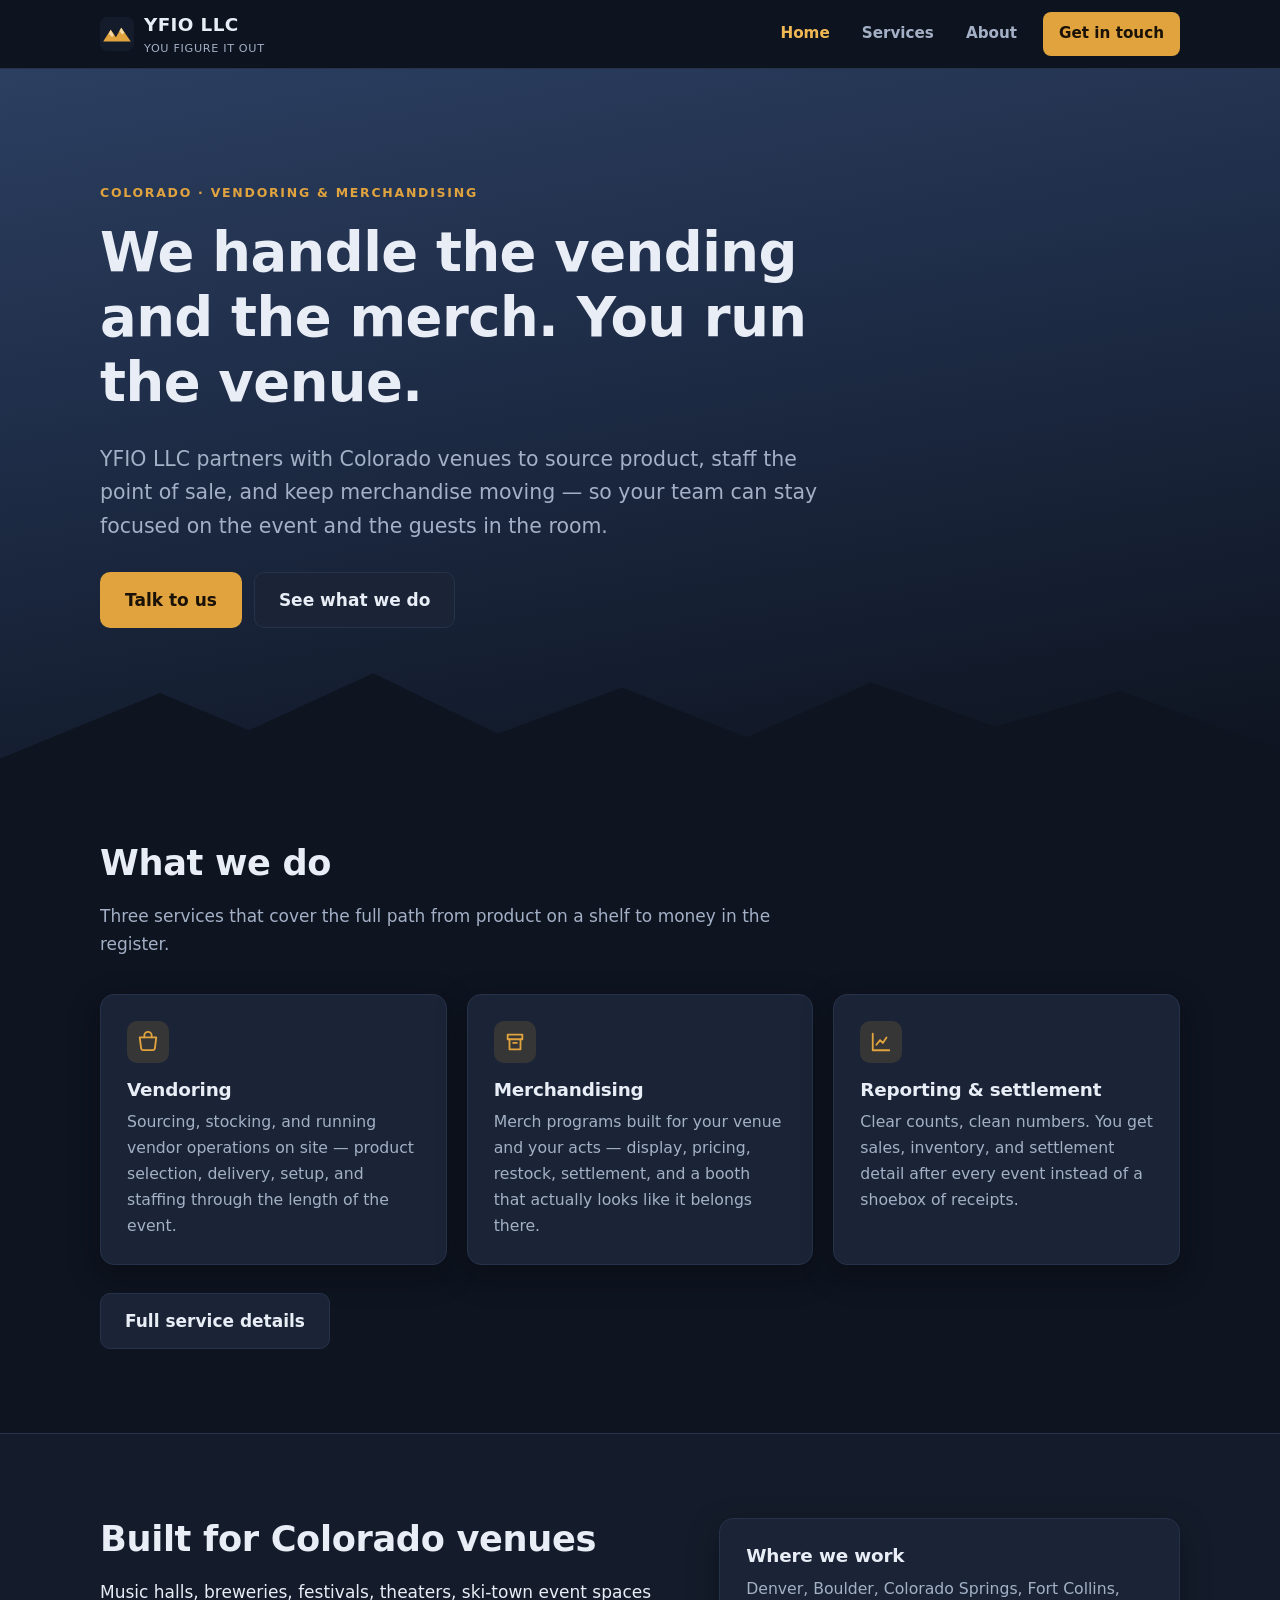
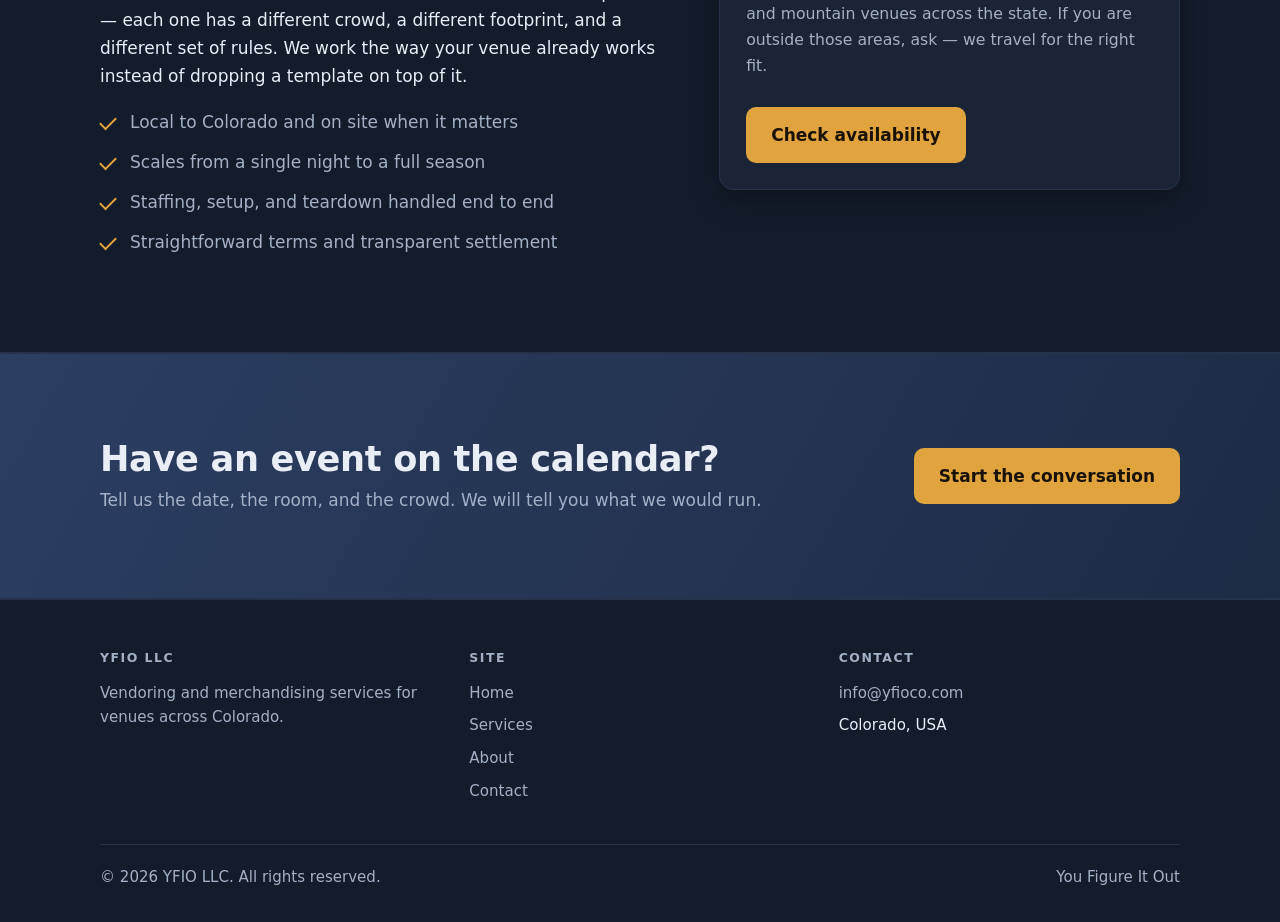
==== index.html @ fcb12ff0 "Add static site for YFIO LLC with GitHub Pages deployment Initial marketing site: home, services, ab" ====
<!DOCTYPE html>
<html lang="en">
<head>
<meta charset="utf-8">
<meta name="viewport" content="width=device-width, initial-scale=1">
<title>YFIO LLC — Vendoring &amp; Merchandising for Colorado Venues</title>
<meta name="description" content="YFIO LLC provides vendoring and merchandising services to venues across Colorado — from product sourcing and inventory to on-site sales and merch fulfillment.">
<meta name="theme-color" content="#0e1420">
<link rel="icon" href="assets/img/favicon.svg" type="image/svg+xml">
<link rel="stylesheet" href="assets/css/site.css">
<meta property="og:type" content="website">
<meta property="og:site_name" content="YFIO LLC">
<meta property="og:title" content="YFIO LLC — Vendoring &amp; Merchandising for Colorado Venues">
<meta property="og:description" content="YFIO LLC provides vendoring and merchandising services to venues across Colorado — from product sourcing and inventory to on-site sales and merch fulfillment.">
</head>
<body>
<a class="skip-link" href="#main">Skip to content</a>

<header class="site-header">
  <div class="container">
    <a class="brand" href="index.html">
      <svg viewBox="0 0 64 64" aria-hidden="true" focusable="false">
        <rect width="64" height="64" rx="14" fill="#141c2b"/>
        <path d="M6 46 L20 24 L30 38 L40 20 L58 46 Z" fill="#e0a33e"/>
        <path d="M20 24 L26 33.4 L23 38 L16.5 31.5 Z" fill="#f5d9a3"/>
        <path d="M40 20 L46 29.6 L42 33 L36.5 27 Z" fill="#f5d9a3"/>
      </svg>
      <span>
        <span class="brand-name">YFIO LLC</span>
        <span class="brand-sub">You Figure It Out</span>
      </span>
    </a>

    <button class="nav-toggle" type="button" aria-expanded="false" aria-controls="primary-nav">
      Menu
    </button>

    <nav class="nav" id="primary-nav" aria-label="Primary">
      <ul>
        <li><a href="index.html" aria-current="page">Home</a></li>
        <li><a href="services.html">Services</a></li>
        <li><a href="about.html">About</a></li>
        <li><a class="nav-cta" href="contact.html">Get in touch</a></li>
      </ul>
    </nav>
  </div>
</header>

<main id="main">
<div class="hero">
  <div class="container">
    <div class="hero-inner">
      <span class="eyebrow">Colorado &middot; Vendoring &amp; Merchandising</span>
      <h1>We handle the vending and the merch. You run the venue.</h1>
      <p class="lead">
        YFIO LLC partners with Colorado venues to source product, staff the point of sale,
        and keep merchandise moving &mdash; so your team can stay focused on the event and
        the guests in the room.
      </p>
      <div class="btn-row">
        <a class="btn btn-primary" href="contact.html">Talk to us</a>
        <a class="btn btn-ghost" href="services.html">See what we do</a>
      </div>
    </div>
  </div>
  <svg class="hero-range" viewBox="0 0 1440 120" preserveAspectRatio="none" aria-hidden="true" focusable="false">
    <path d="M0 120 L180 46 L280 88 L420 24 L560 92 L700 40 L840 96 L980 34 L1120 84 L1260 44 L1440 110 L1440 120 Z" fill="#0e1420"/>
  </svg>
</div>

<section>
  <div class="container">
    <div class="section-head">
      <h2>What we do</h2>
      <p>Three services that cover the full path from product on a shelf to money in the register.</p>
    </div>
    <div class="grid">
      <div class="card">
        <span class="icon" aria-hidden="true">
          <svg viewBox="0 0 24 24" fill="none" stroke="currentColor" stroke-width="2" stroke-linecap="round" stroke-linejoin="round"><path d="M3 7h18l-1.5 12a2 2 0 0 1-2 1.8H6.5a2 2 0 0 1-2-1.8Z"/><path d="M8 7V5a4 4 0 0 1 8 0v2"/></svg>
        </span>
        <h3>Vendoring</h3>
        <p>
          Sourcing, stocking, and running vendor operations on site &mdash; product selection,
          delivery, setup, and staffing through the length of the event.
        </p>
      </div>
      <div class="card">
        <span class="icon" aria-hidden="true">
          <svg viewBox="0 0 24 24" fill="none" stroke="currentColor" stroke-width="2" stroke-linecap="round" stroke-linejoin="round"><path d="M4 4h16v5H4z"/><path d="M6 9v11h12V9"/><path d="M10 13h4"/></svg>
        </span>
        <h3>Merchandising</h3>
        <p>
          Merch programs built for your venue and your acts &mdash; display, pricing, restock,
          settlement, and a booth that actually looks like it belongs there.
        </p>
      </div>
      <div class="card">
        <span class="icon" aria-hidden="true">
          <svg viewBox="0 0 24 24" fill="none" stroke="currentColor" stroke-width="2" stroke-linecap="round" stroke-linejoin="round"><path d="M3 3v18h18"/><path d="M7 15l4-5 3 3 4-6"/></svg>
        </span>
        <h3>Reporting &amp; settlement</h3>
        <p>
          Clear counts, clean numbers. You get sales, inventory, and settlement detail after
          every event instead of a shoebox of receipts.
        </p>
      </div>
    </div>
    <div class="btn-row">
      <a class="btn btn-ghost" href="services.html">Full service details</a>
    </div>
  </div>
</section>

<section class="alt">
  <div class="container split">
    <div>
      <h2>Built for Colorado venues</h2>
      <p>
        Music halls, breweries, festivals, theaters, ski-town event spaces &mdash; each one has a
        different crowd, a different footprint, and a different set of rules. We work the way your
        venue already works instead of dropping a template on top of it.
      </p>
      <ul class="checks">
        <li>Local to Colorado and on site when it matters</li>
        <li>Scales from a single night to a full season</li>
        <li>Staffing, setup, and teardown handled end to end</li>
        <li>Straightforward terms and transparent settlement</li>
      </ul>
    </div>
    <div>
      <div class="card">
        <h3>Where we work</h3>
        <p>
          Denver, Boulder, Colorado Springs, Fort Collins, and mountain venues across the state.
          If you are outside those areas, ask &mdash; we travel for the right fit.
        </p>
        <div class="btn-row">
          <a class="btn btn-primary" href="contact.html">Check availability</a>
        </div>
      </div>
    </div>
  </div>
</section>

<section class="cta-band">
  <div class="container">
    <div>
      <h2>Have an event on the calendar?</h2>
      <p>Tell us the date, the room, and the crowd. We will tell you what we would run.</p>
    </div>
    <a class="btn btn-primary" href="contact.html">Start the conversation</a>
  </div>
</section>
</main>

<footer class="site-footer">
  <div class="container">
    <div class="footer-grid">
      <div>
        <h4>YFIO LLC</h4>
        <p>Vendoring and merchandising services for venues across Colorado.</p>
      </div>
      <div>
        <h4>Site</h4>
        <ul>
          <li><a href="index.html">Home</a></li>
          <li><a href="services.html">Services</a></li>
          <li><a href="about.html">About</a></li>
          <li><a href="contact.html">Contact</a></li>
        </ul>
      </div>
      <div>
        <h4>Contact</h4>
        <ul>
          <!-- TODO: replace with the real company email address. -->
          <li><a href="mailto:info@yfioco.com">info@yfioco.com</a></li>
          <li>Colorado, USA</li>
        </ul>
      </div>
    </div>
    <div class="footer-bottom">
      <p>&copy; <span id="year">2026</span> YFIO LLC. All rights reserved.</p>
      <p>You Figure It Out</p>
    </div>
  </div>
</footer>

<script src="assets/js/site.js"></script>
</body>
</html>
---- assets/css/site.css ----
/* YFIO LLC — site styles */

:root {
  --bg:            #0e1420;
  --bg-alt:        #141c2b;
  --bg-raised:     #1a2436;
  --line:          #26324a;
  --text:          #e8edf6;
  --text-muted:    #a3b0c6;
  --accent:        #e0a33e;
  --accent-strong: #f0b855;
  --accent-ink:    #1a1206;
  --sky-1:         #1d2b45;
  --sky-2:         #2c3f61;

  --maxw: 1120px;
  --radius: 14px;
  --shadow: 0 10px 30px rgba(0, 0, 0, 0.35);
  --font: ui-sans-serif, system-ui, -apple-system, "Segoe UI", Roboto, Helvetica, Arial, sans-serif;
}

*, *::before, *::after { box-sizing: border-box; }

html { scroll-behavior: smooth; }

body {
  margin: 0;
  font-family: var(--font);
  font-size: 17px;
  line-height: 1.65;
  color: var(--text);
  background: var(--bg);
  -webkit-font-smoothing: antialiased;
}

img, svg { max-width: 100%; }

a { color: var(--accent-strong); }
a:hover { color: var(--accent); }

h1, h2, h3 { line-height: 1.2; margin: 0 0 0.5em; font-weight: 700; letter-spacing: -0.01em; }
h1 { font-size: clamp(2.1rem, 5vw, 3.4rem); }
h2 { font-size: clamp(1.6rem, 3.2vw, 2.2rem); }
h3 { font-size: 1.15rem; }
p  { margin: 0 0 1em; }

.container { width: 100%; max-width: var(--maxw); margin: 0 auto; padding: 0 20px; }

.skip-link {
  position: absolute; left: -9999px; top: 0;
  background: var(--accent); color: var(--accent-ink);
  padding: 10px 16px; border-radius: 0 0 8px 0; z-index: 100;
}
.skip-link:focus { left: 0; }

:focus-visible { outline: 3px solid var(--accent); outline-offset: 2px; border-radius: 4px; }

/* ---------- Header / nav ---------- */

.site-header {
  position: sticky; top: 0; z-index: 50;
  background: rgba(14, 20, 32, 0.9);
  backdrop-filter: blur(10px);
  border-bottom: 1px solid var(--line);
}
.site-header .container {
  display: flex; align-items: center; justify-content: space-between;
  gap: 16px; min-height: 68px;
}

.brand { display: flex; align-items: center; gap: 10px; text-decoration: none; color: var(--text); }
.brand svg { width: 34px; height: 34px; flex: none; }
.brand-name { font-weight: 800; font-size: 1.15rem; letter-spacing: 0.02em; }
.brand-sub { display: block; font-size: 0.7rem; font-weight: 500; color: var(--text-muted); letter-spacing: 0.06em; text-transform: uppercase; }

.nav-toggle {
  display: none; background: none; border: 1px solid var(--line);
  color: var(--text); border-radius: 8px; padding: 8px 10px; cursor: pointer;
}

.nav ul { display: flex; align-items: center; gap: 8px; list-style: none; margin: 0; padding: 0; }
.nav a {
  display: block; padding: 8px 12px; border-radius: 8px;
  color: var(--text-muted); text-decoration: none; font-size: 0.95rem; font-weight: 600;
}
.nav a:hover { color: var(--text); background: var(--bg-raised); }
.nav a[aria-current="page"] { color: var(--accent-strong); }
.nav .nav-cta {
  color: var(--accent-ink); background: var(--accent);
  padding: 9px 16px; margin-left: 6px;
}
.nav .nav-cta:hover { background: var(--accent-strong); color: var(--accent-ink); }

@media (max-width: 760px) {
  .nav-toggle { display: block; }
  .nav {
    display: none; position: absolute; left: 0; right: 0; top: 100%;
    background: var(--bg-alt); border-bottom: 1px solid var(--line); padding: 10px 20px 16px;
  }
  .nav.is-open { display: block; }
  .nav ul { flex-direction: column; align-items: stretch; gap: 2px; }
  .nav .nav-cta { margin: 8px 0 0; text-align: center; }
}

/* ---------- Buttons ---------- */

.btn {
  display: inline-block; padding: 13px 24px; border-radius: 10px;
  font-weight: 700; text-decoration: none; border: 1px solid transparent;
  transition: transform 0.12s ease, background 0.15s ease;
}
.btn:active { transform: translateY(1px); }
.btn-primary { background: var(--accent); color: var(--accent-ink); }
.btn-primary:hover { background: var(--accent-strong); color: var(--accent-ink); }
.btn-ghost { border-color: var(--line); color: var(--text); background: var(--bg-raised); }
.btn-ghost:hover { border-color: var(--accent); color: var(--text); }

.btn-row { display: flex; flex-wrap: wrap; gap: 12px; margin-top: 28px; }

/* ---------- Hero ---------- */

.hero {
  position: relative; overflow: hidden;
  background: linear-gradient(170deg, var(--sky-2) 0%, var(--sky-1) 45%, var(--bg) 100%);
  padding: clamp(56px, 9vw, 108px) 0 0;
}
.hero-inner { max-width: 720px; position: relative; z-index: 2; padding-bottom: clamp(70px, 12vw, 130px); }
.eyebrow {
  display: inline-block; font-size: 0.78rem; font-weight: 700;
  letter-spacing: 0.14em; text-transform: uppercase; color: var(--accent);
  margin-bottom: 16px;
}
.hero p.lead { font-size: clamp(1.05rem, 2vw, 1.28rem); color: var(--text-muted); max-width: 60ch; }
.hero-range {
  position: absolute; left: 0; right: 0; bottom: -1px; z-index: 1;
  width: 100%; height: auto; display: block; pointer-events: none;
}

.page-head { background: var(--bg-alt); border-bottom: 1px solid var(--line); padding: clamp(44px, 7vw, 76px) 0; }
.page-head p.lead { color: var(--text-muted); font-size: 1.1rem; max-width: 62ch; margin-bottom: 0; }

/* ---------- Sections ---------- */

section { padding: clamp(48px, 7vw, 84px) 0; }
section.alt { background: var(--bg-alt); border-block: 1px solid var(--line); }
.section-head { max-width: 62ch; margin-bottom: 36px; }
.section-head p { color: var(--text-muted); margin-bottom: 0; }

.grid { display: grid; gap: 20px; grid-template-columns: repeat(auto-fit, minmax(260px, 1fr)); }

.card {
  background: var(--bg-raised); border: 1px solid var(--line);
  border-radius: var(--radius); padding: 26px; box-shadow: var(--shadow);
}
.card h3 { margin-bottom: 8px; }
.card p:last-child { margin-bottom: 0; }
.card p { color: var(--text-muted); font-size: 0.98rem; }
.card .icon {
  display: grid; place-items: center; width: 42px; height: 42px; border-radius: 10px;
  background: rgba(224, 163, 62, 0.14); color: var(--accent); margin-bottom: 16px;
}
.card .icon svg { width: 22px; height: 22px; }

.checks { list-style: none; margin: 0; padding: 0; }
.checks li { position: relative; padding-left: 30px; margin-bottom: 12px; color: var(--text-muted); }
.checks li::before {
  content: ""; position: absolute; left: 0; top: 0.55em;
  width: 16px; height: 9px; border-left: 2.5px solid var(--accent); border-bottom: 2.5px solid var(--accent);
  transform: rotate(-45deg);
}

.split { display: grid; gap: 40px; grid-template-columns: 1fr; align-items: start; }
@media (min-width: 860px) { .split { grid-template-columns: 1.1fr 0.9fr; gap: 56px; } }

.steps { counter-reset: step; list-style: none; margin: 0; padding: 0; display: grid; gap: 18px; }
.steps li { counter-increment: step; position: relative; padding-left: 58px; }
.steps li::before {
  content: counter(step); position: absolute; left: 0; top: 0;
  width: 38px; height: 38px; display: grid; place-items: center;
  border-radius: 50%; background: var(--accent); color: var(--accent-ink); font-weight: 800;
}
.steps h3 { margin-bottom: 4px; }
.steps p { color: var(--text-muted); margin-bottom: 0; }

.cta-band { background: linear-gradient(120deg, var(--sky-2), var(--sky-1)); border-block: 1px solid var(--line); }
.cta-band .container { display: flex; flex-wrap: wrap; align-items: center; justify-content: space-between; gap: 24px; }
.cta-band h2 { margin-bottom: 6px; }
.cta-band p { color: var(--text-muted); margin-bottom: 0; }

.note {
  border-left: 3px solid var(--accent); background: var(--bg-raised);
  padding: 16px 20px; border-radius: 0 10px 10px 0; color: var(--text-muted); font-size: 0.95rem;
}

/* ---------- Contact ---------- */

.contact-list { list-style: none; margin: 0; padding: 0; }
.contact-list li { margin-bottom: 18px; }
.contact-list .label {
  display: block; font-size: 0.74rem; letter-spacing: 0.12em; text-transform: uppercase;
  color: var(--text-muted); font-weight: 700; margin-bottom: 2px;
}
.contact-list .value { font-size: 1.1rem; font-weight: 600; }

/* ---------- Footer ---------- */

.site-footer { background: var(--bg-alt); border-top: 1px solid var(--line); padding: 48px 0 32px; font-size: 0.94rem; }
.footer-grid { display: grid; gap: 28px; grid-template-columns: repeat(auto-fit, minmax(200px, 1fr)); margin-bottom: 32px; }
.site-footer h4 { font-size: 0.78rem; letter-spacing: 0.12em; text-transform: uppercase; color: var(--text-muted); margin: 0 0 12px; }
.site-footer ul { list-style: none; margin: 0; padding: 0; }
.site-footer li { margin-bottom: 8px; }
.site-footer a { color: var(--text-muted); text-decoration: none; }
.site-footer a:hover { color: var(--accent-strong); }
.site-footer p { color: var(--text-muted); }
.footer-bottom { border-top: 1px solid var(--line); padding-top: 20px; color: var(--text-muted); display: flex; flex-wrap: wrap; gap: 8px; justify-content: space-between; }
.footer-bottom p { margin: 0; }

/* ---------- 404 ---------- */

.centered { text-align: center; max-width: 560px; margin: 0 auto; }

@media (prefers-reduced-motion: reduce) {
  html { scroll-behavior: auto; }
  * { transition: none !important; }
}
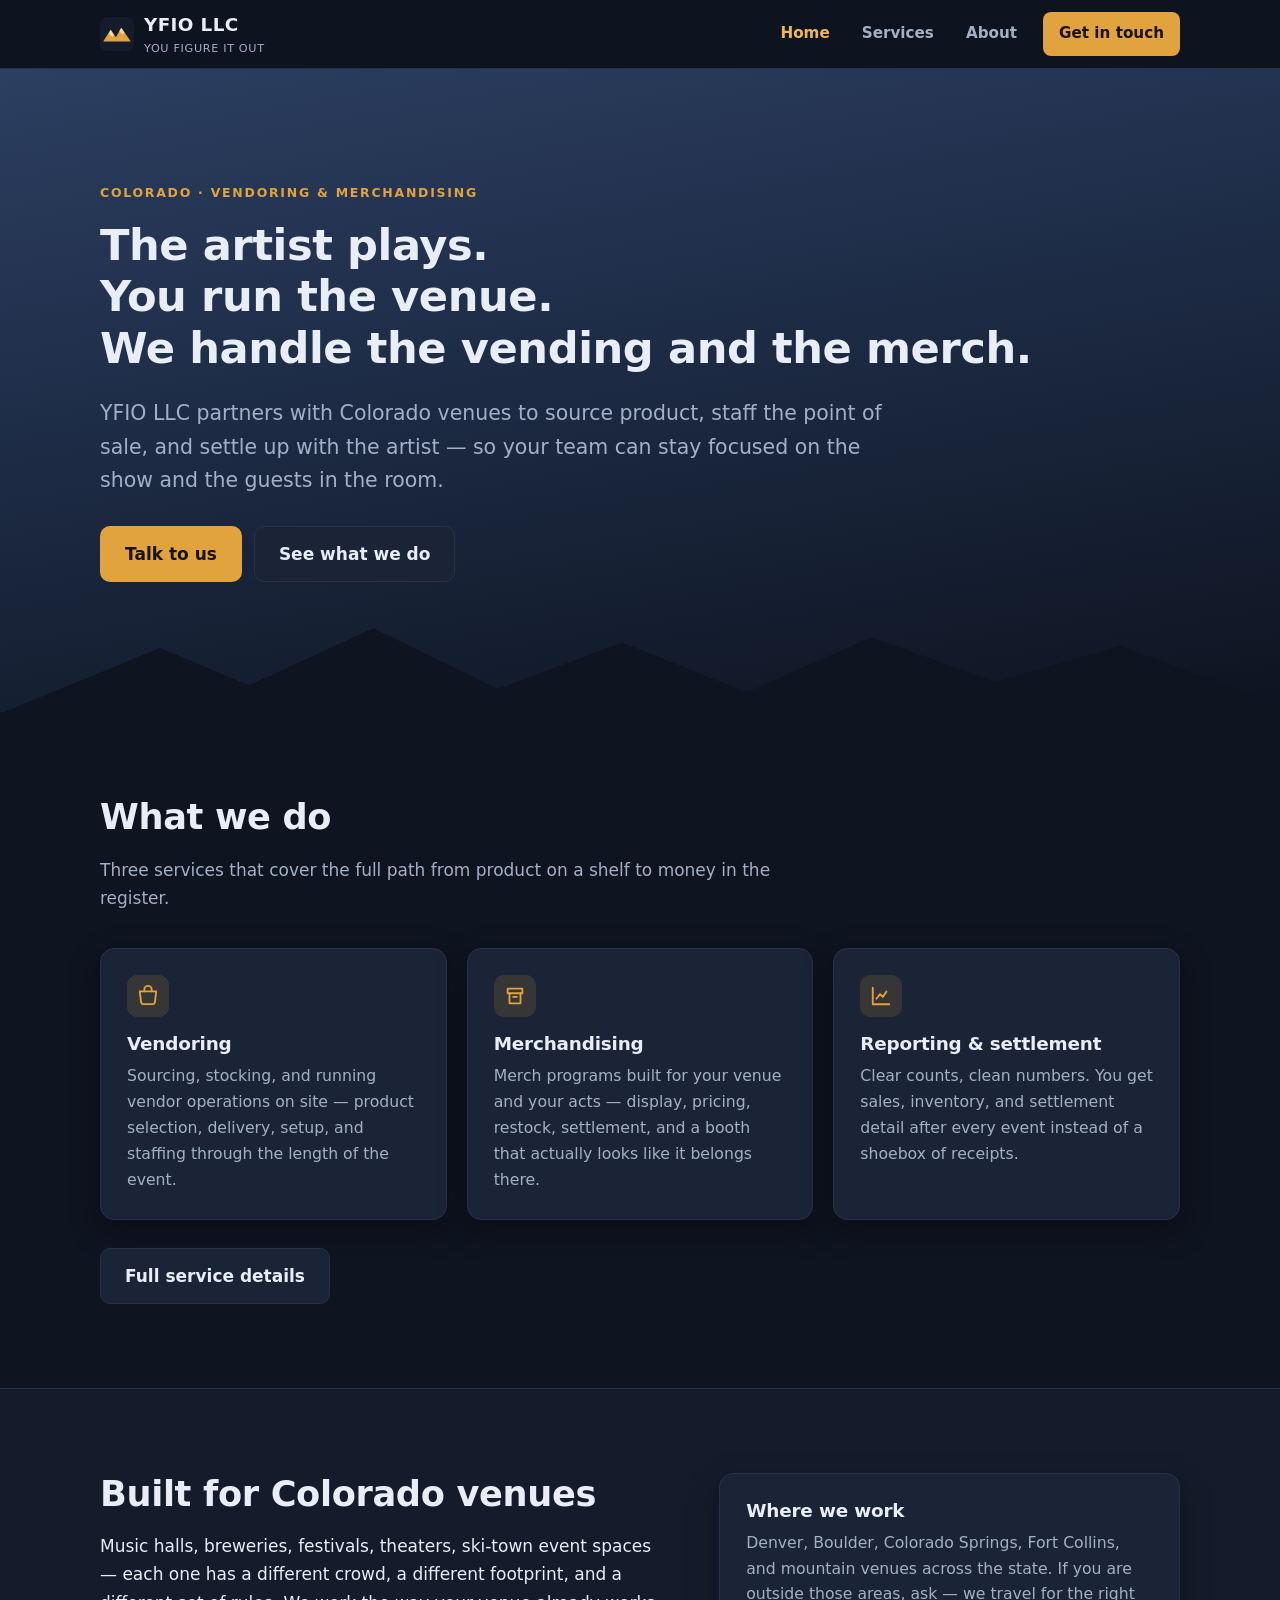
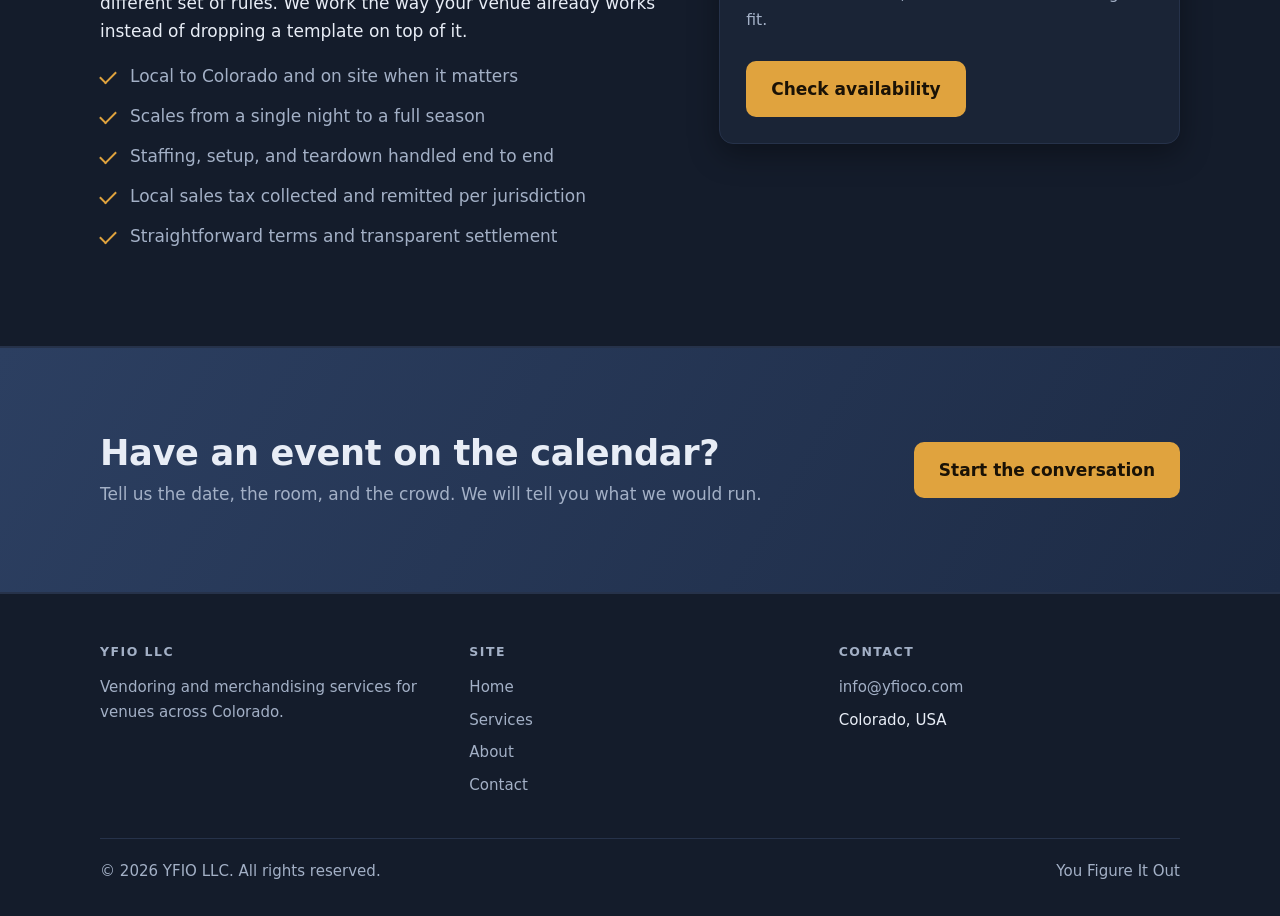
==== commit 9aac7c32: "Lead with the three-party headline and add sales tax to services Rework the hero headline to name al" ====
--- a/index.html
+++ b/index.html
@@ -51,10 +51,10 @@
   <div class="container">
     <div class="hero-inner">
       <span class="eyebrow">Colorado &middot; Vendoring &amp; Merchandising</span>
-      <h1>We handle the vending and the merch. You run the venue.</h1>
+      <h1 class="hero-title"><span class="beat">The artist plays.</span> <span class="beat">You run the venue.</span> <span class="beat">We handle the vending and the merch.</span></h1>
       <p class="lead">
         YFIO LLC partners with Colorado venues to source product, staff the point of sale,
-        and keep merchandise moving &mdash; so your team can stay focused on the event and
+        and settle up with the artist &mdash; so your team can stay focused on the show and
         the guests in the room.
       </p>
       <div class="btn-row">
@@ -125,6 +125,7 @@
         <li>Local to Colorado and on site when it matters</li>
         <li>Scales from a single night to a full season</li>
         <li>Staffing, setup, and teardown handled end to end</li>
+        <li>Local sales tax collected and remitted per jurisdiction</li>
         <li>Straightforward terms and transparent settlement</li>
       </ul>
     </div>
--- a/assets/css/site.css
+++ b/assets/css/site.css
@@ -124,13 +124,19 @@
   background: linear-gradient(170deg, var(--sky-2) 0%, var(--sky-1) 45%, var(--bg) 100%);
   padding: clamp(56px, 9vw, 108px) 0 0;
 }
-.hero-inner { max-width: 720px; position: relative; z-index: 2; padding-bottom: clamp(70px, 12vw, 130px); }
+.hero-inner { max-width: 940px; position: relative; z-index: 2; padding-bottom: clamp(70px, 12vw, 130px); }
+
+/* Three-beat headline: each sentence gets its own line once there is room for it. */
+.hero-title { font-size: clamp(1.9rem, 4vw, 2.7rem); }
+@media (min-width: 720px) {
+  .hero-title .beat { display: block; }
+}
 .eyebrow {
   display: inline-block; font-size: 0.78rem; font-weight: 700;
   letter-spacing: 0.14em; text-transform: uppercase; color: var(--accent);
   margin-bottom: 16px;
 }
-.hero p.lead { font-size: clamp(1.05rem, 2vw, 1.28rem); color: var(--text-muted); max-width: 60ch; }
+.hero p.lead { font-size: clamp(1.05rem, 2vw, 1.28rem); color: var(--text-muted); max-width: 62ch; }
 .hero-range {
   position: absolute; left: 0; right: 0; bottom: -1px; z-index: 1;
   width: 100%; height: auto; display: block; pointer-events: none;
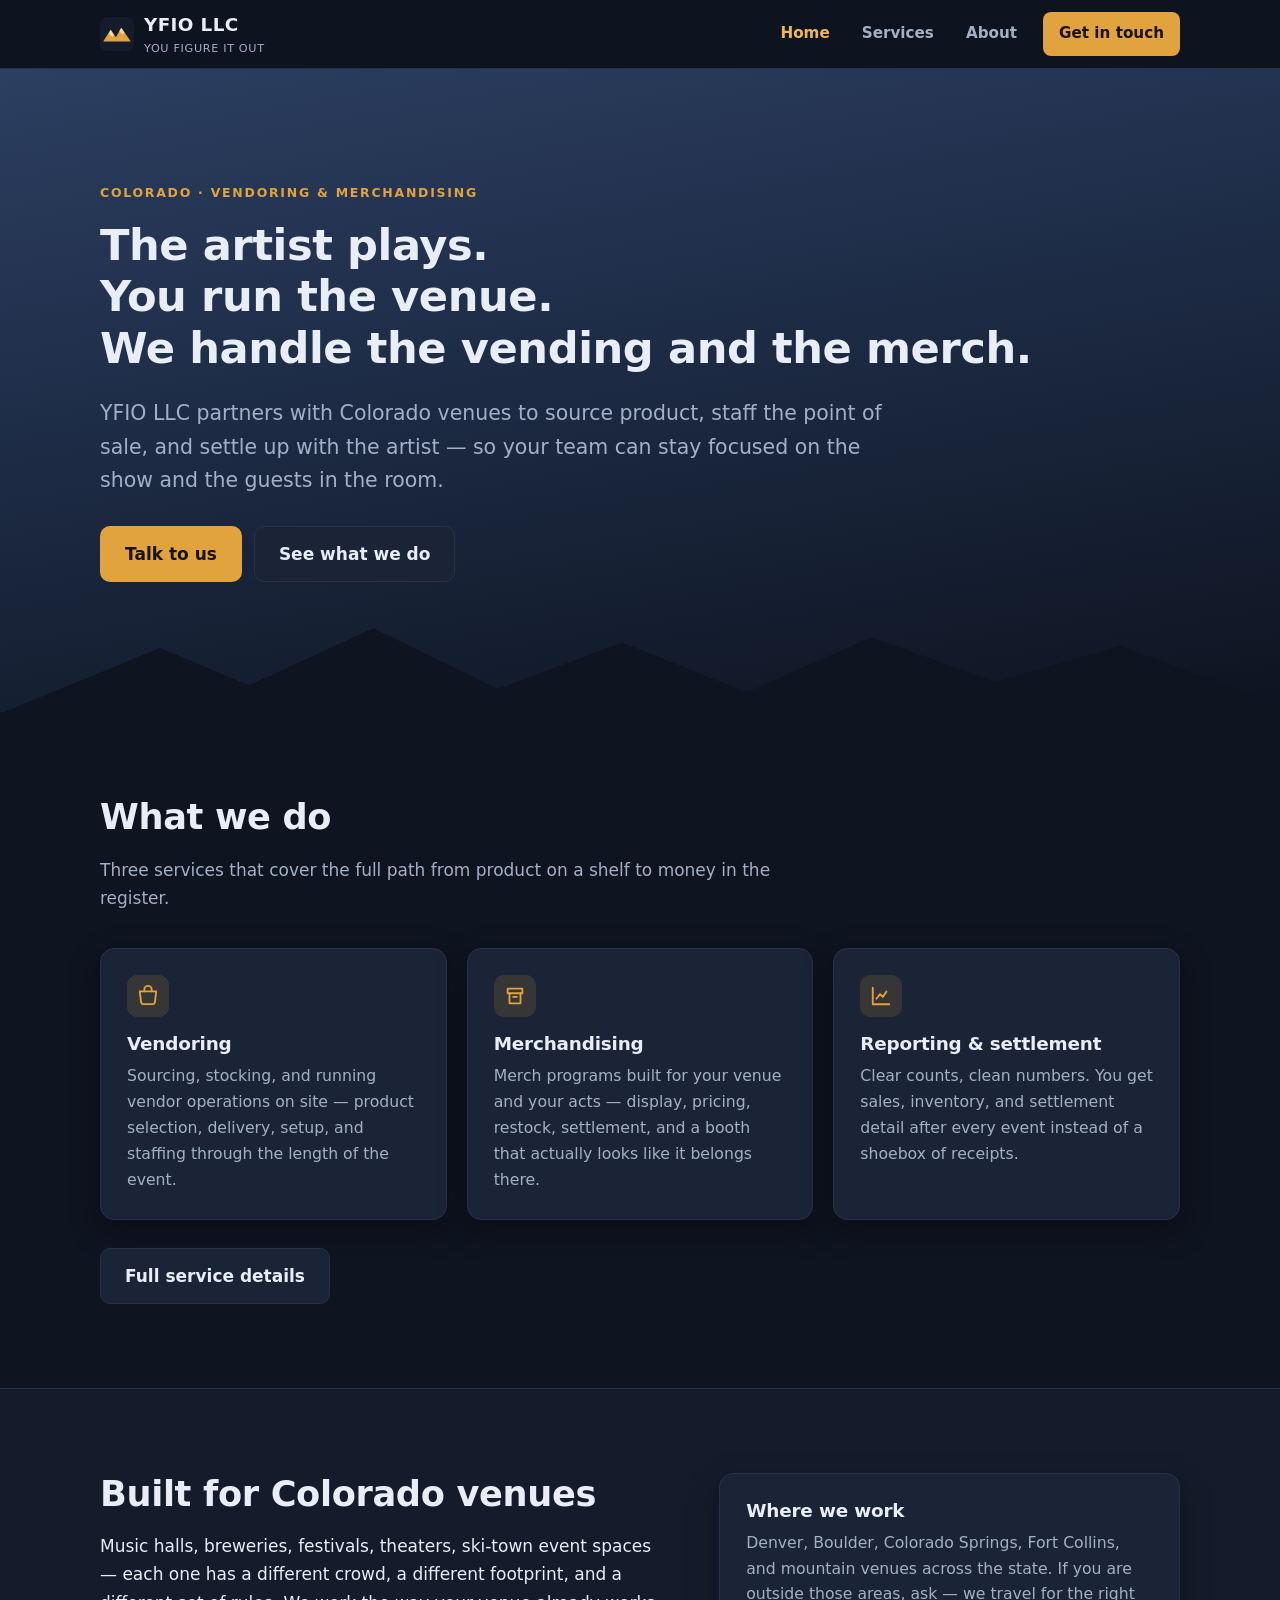
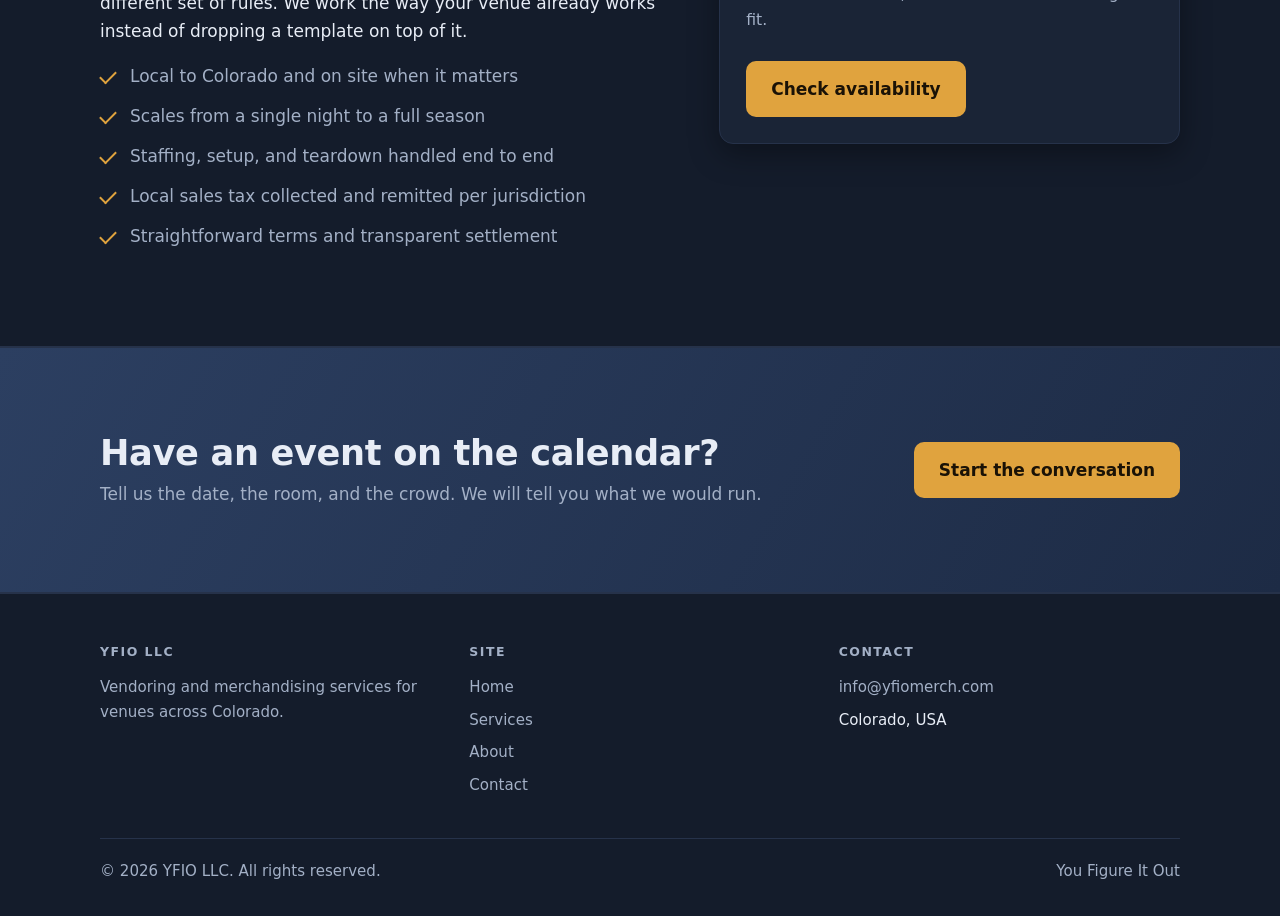
==== commit a8260e4a: "Use the real contact address, info@yfiomerch.com Replaces the info@yfioco.com placeholder in all sev" ====
--- a/index.html
+++ b/index.html
@@ -174,8 +174,7 @@
       <div>
         <h4>Contact</h4>
         <ul>
-          <!-- TODO: replace with the real company email address. -->
-          <li><a href="mailto:info@yfioco.com">info@yfioco.com</a></li>
+          <li><a href="mailto:info@yfiomerch.com">info@yfiomerch.com</a></li>
           <li>Colorado, USA</li>
         </ul>
       </div>
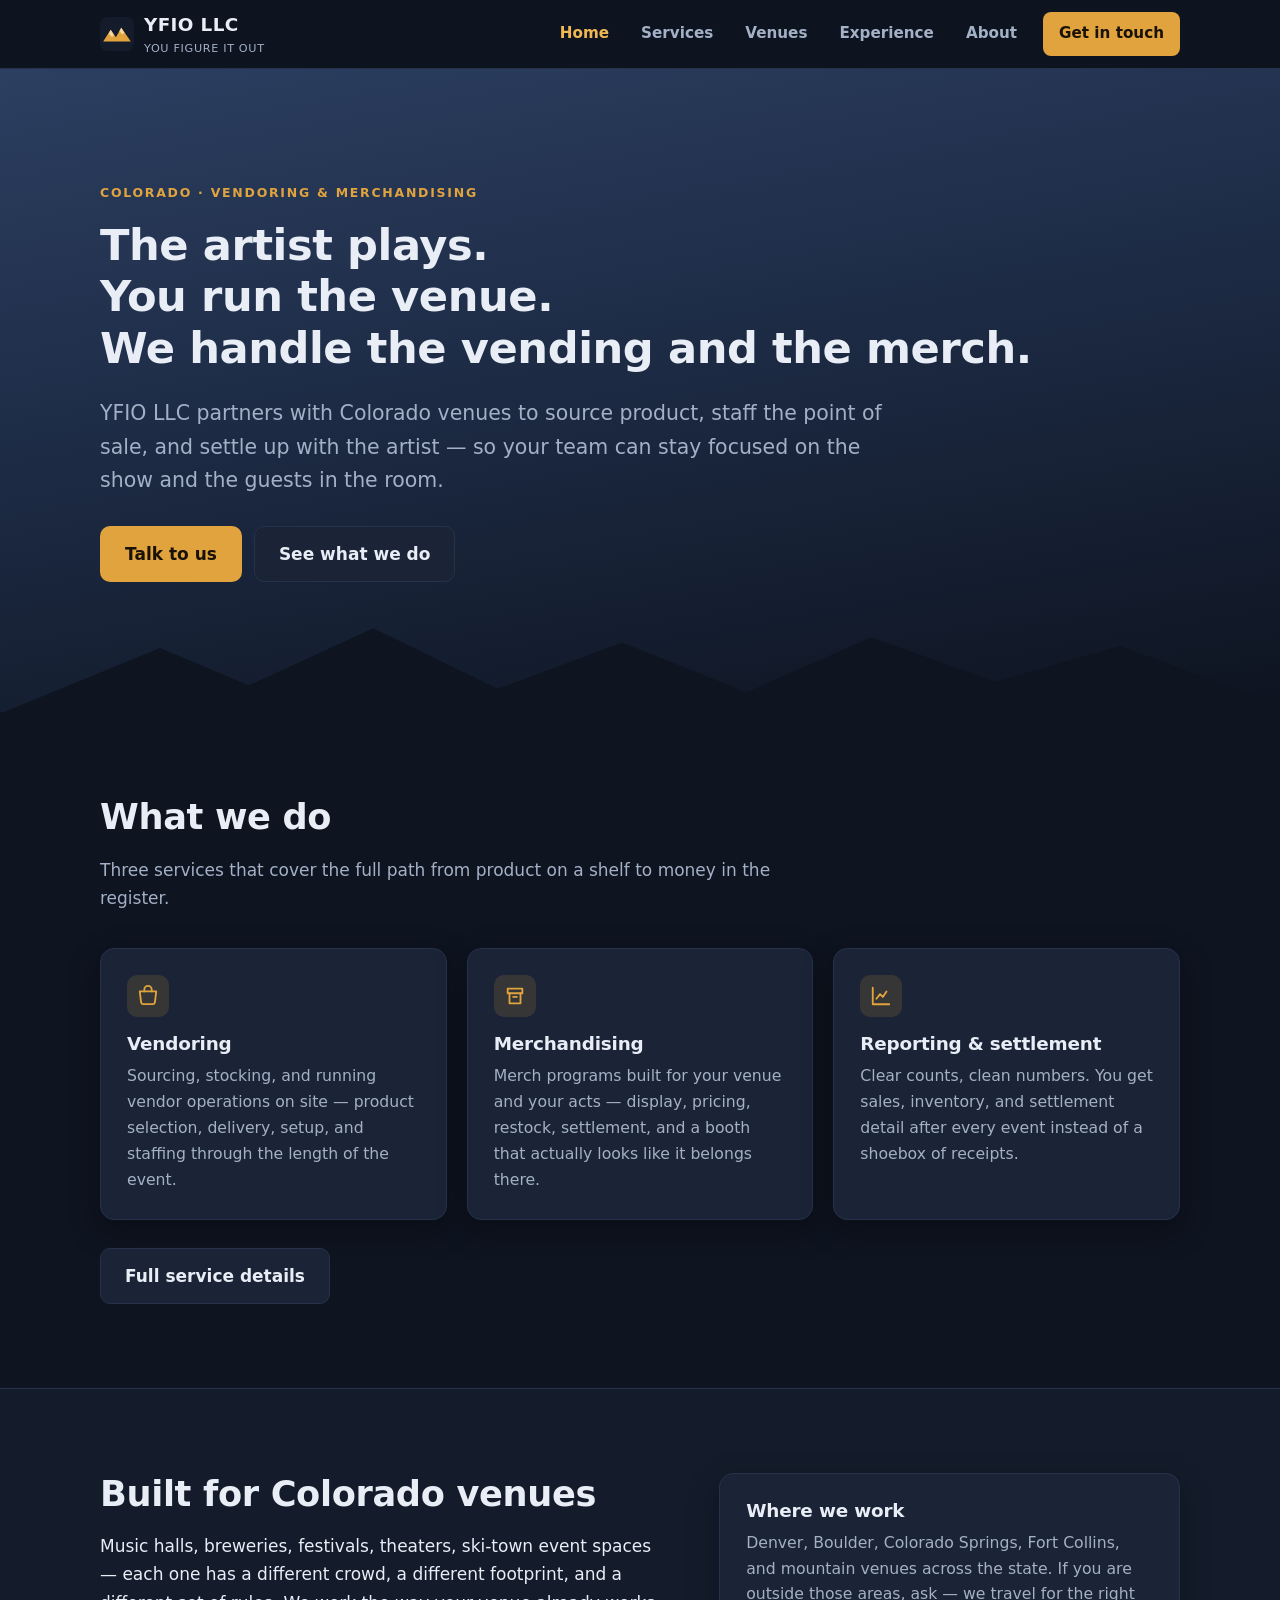
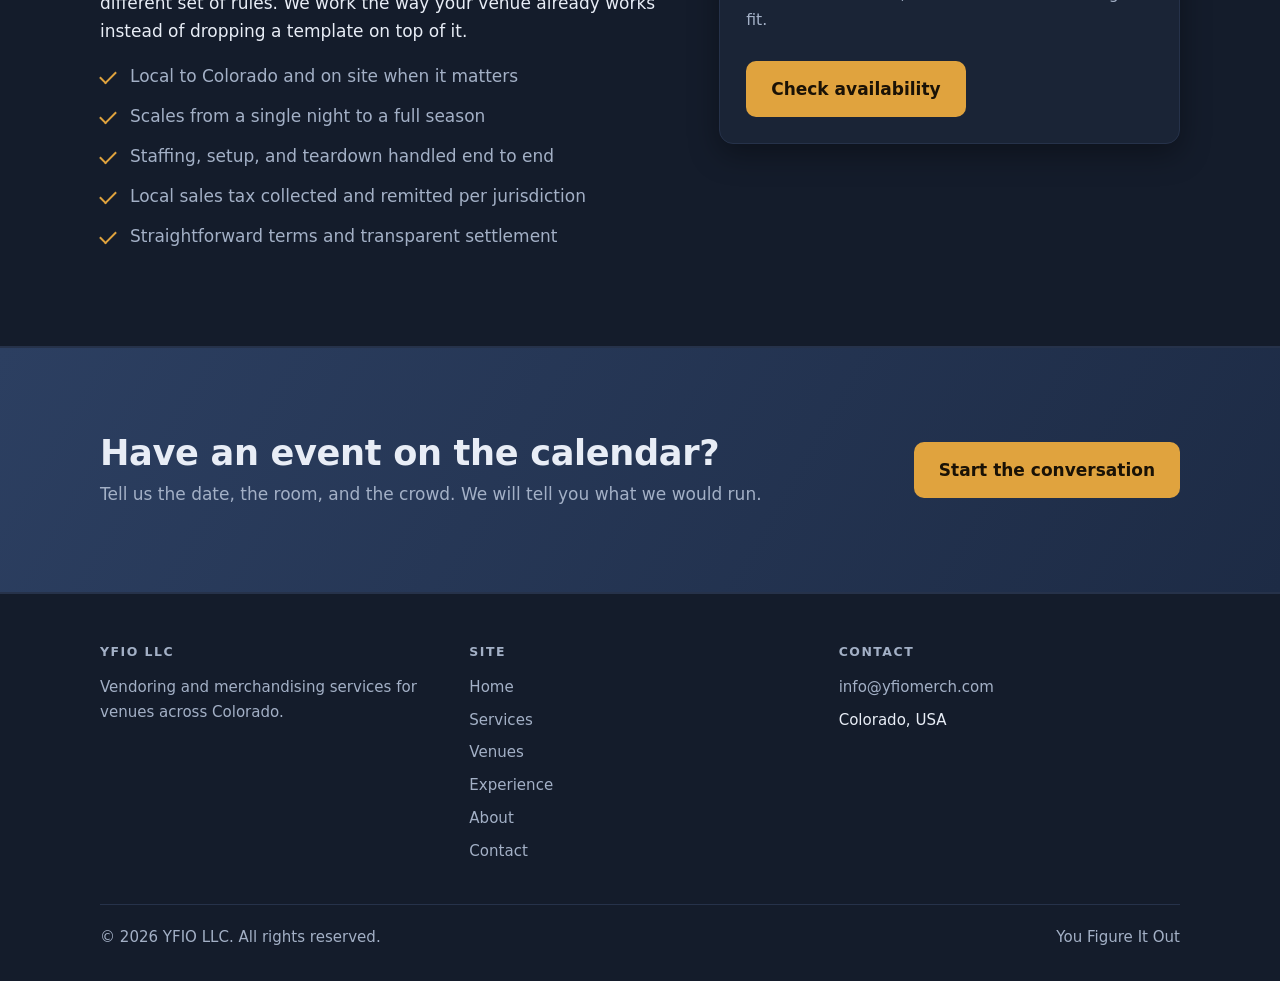
==== commit 4a29305f: "Add venue list and experience pages venues.html lists the eight venues with street address and a lin" ====
--- a/index.html
+++ b/index.html
@@ -39,6 +39,8 @@
       <ul>
         <li><a href="index.html" aria-current="page">Home</a></li>
         <li><a href="services.html">Services</a></li>
+        <li><a href="venues.html">Venues</a></li>
+        <li><a href="experience.html">Experience</a></li>
         <li><a href="about.html">About</a></li>
         <li><a class="nav-cta" href="contact.html">Get in touch</a></li>
       </ul>
@@ -167,6 +169,8 @@
         <ul>
           <li><a href="index.html">Home</a></li>
           <li><a href="services.html">Services</a></li>
+          <li><a href="venues.html">Venues</a></li>
+          <li><a href="experience.html">Experience</a></li>
           <li><a href="about.html">About</a></li>
           <li><a href="contact.html">Contact</a></li>
         </ul>
--- a/assets/css/site.css
+++ b/assets/css/site.css
@@ -198,6 +198,25 @@
   padding: 16px 20px; border-radius: 0 10px 10px 0; color: var(--text-muted); font-size: 0.95rem;
 }
 
+/* ---------- Venues ---------- */
+
+.updated {
+  font-size: 0.85rem; letter-spacing: 0.04em; color: var(--text-muted);
+  margin-bottom: 24px;
+}
+.updated time { color: var(--text); font-weight: 600; }
+
+.card.venue { display: flex; flex-direction: column; }
+.card.venue address {
+  font-style: normal; color: var(--text-muted); margin-bottom: 16px; flex: 1;
+}
+.venue-site {
+  font-size: 0.9rem; font-weight: 600; word-break: break-word;
+  text-decoration: none; border-bottom: 1px solid rgba(224, 163, 62, 0.4);
+  align-self: flex-start;
+}
+.venue-site:hover { border-bottom-color: var(--accent); }
+
 /* ---------- Contact ---------- */
 
 .contact-list { list-style: none; margin: 0; padding: 0; }
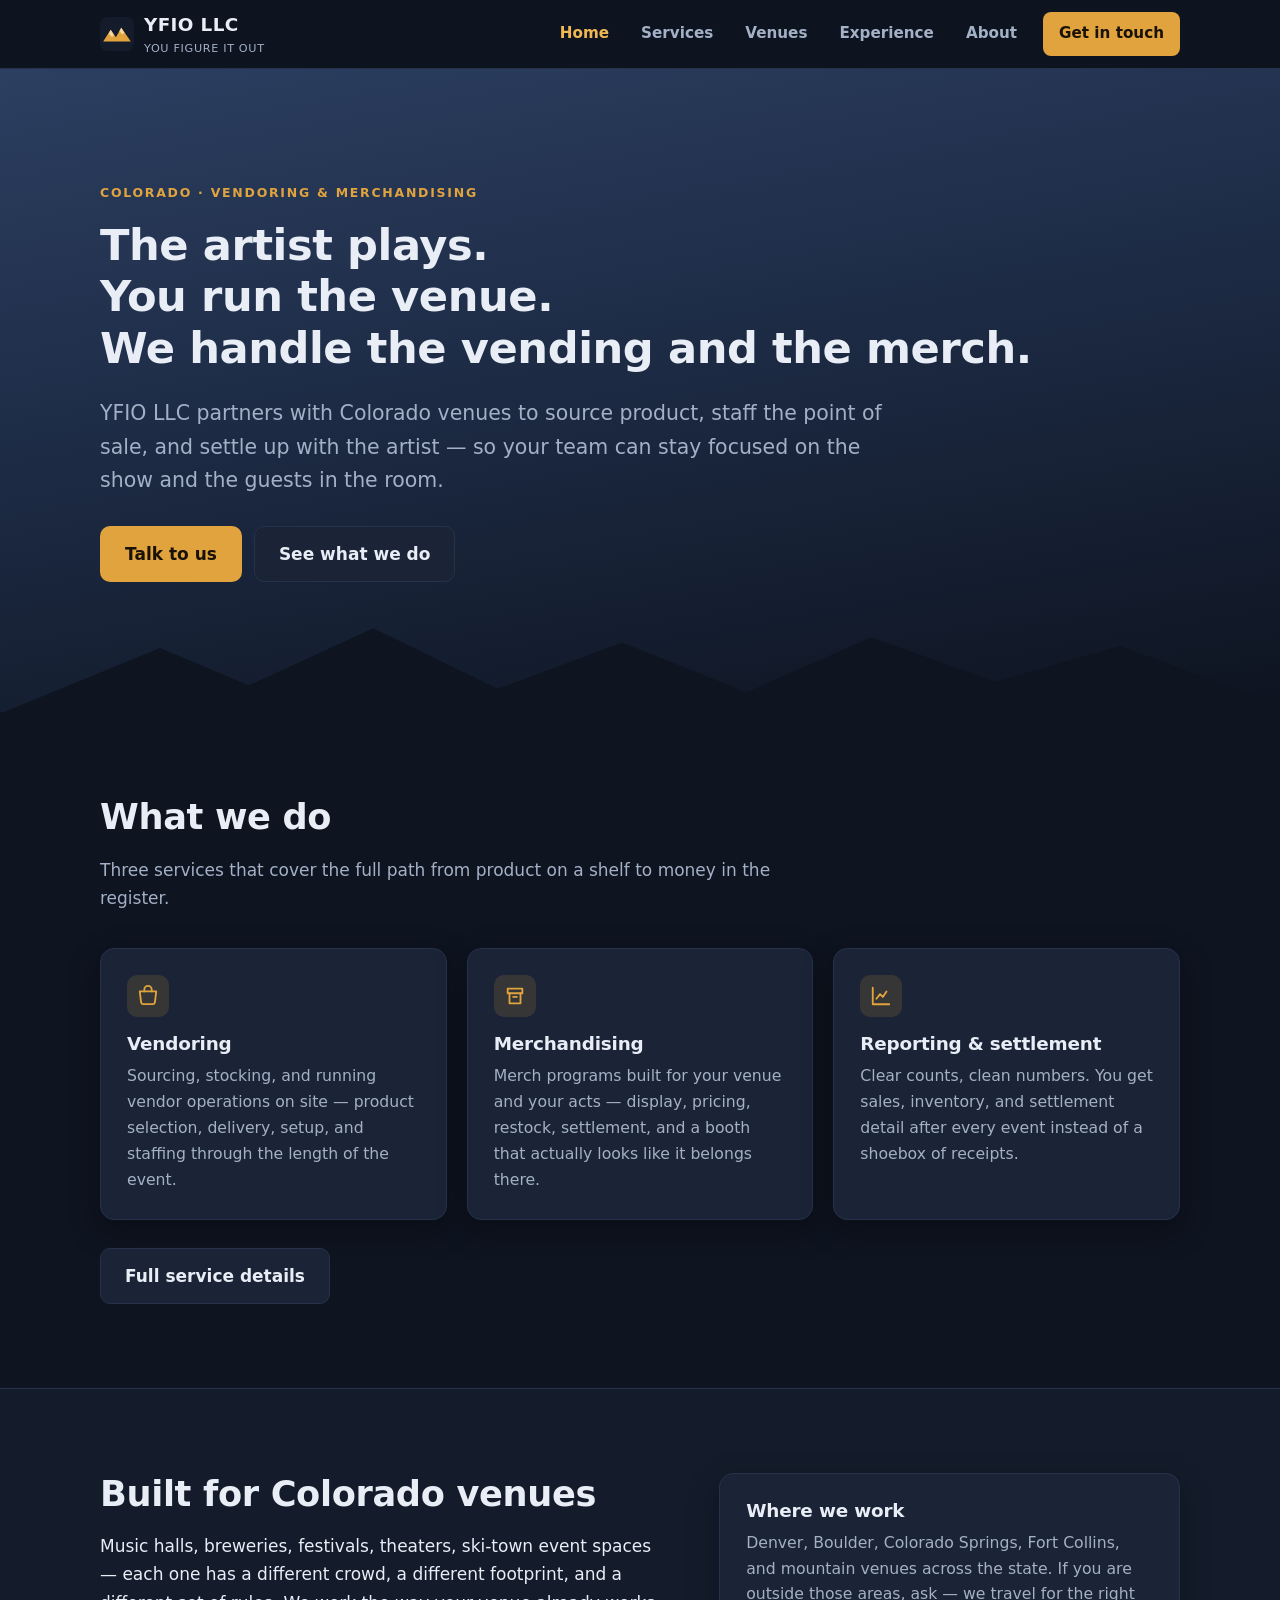
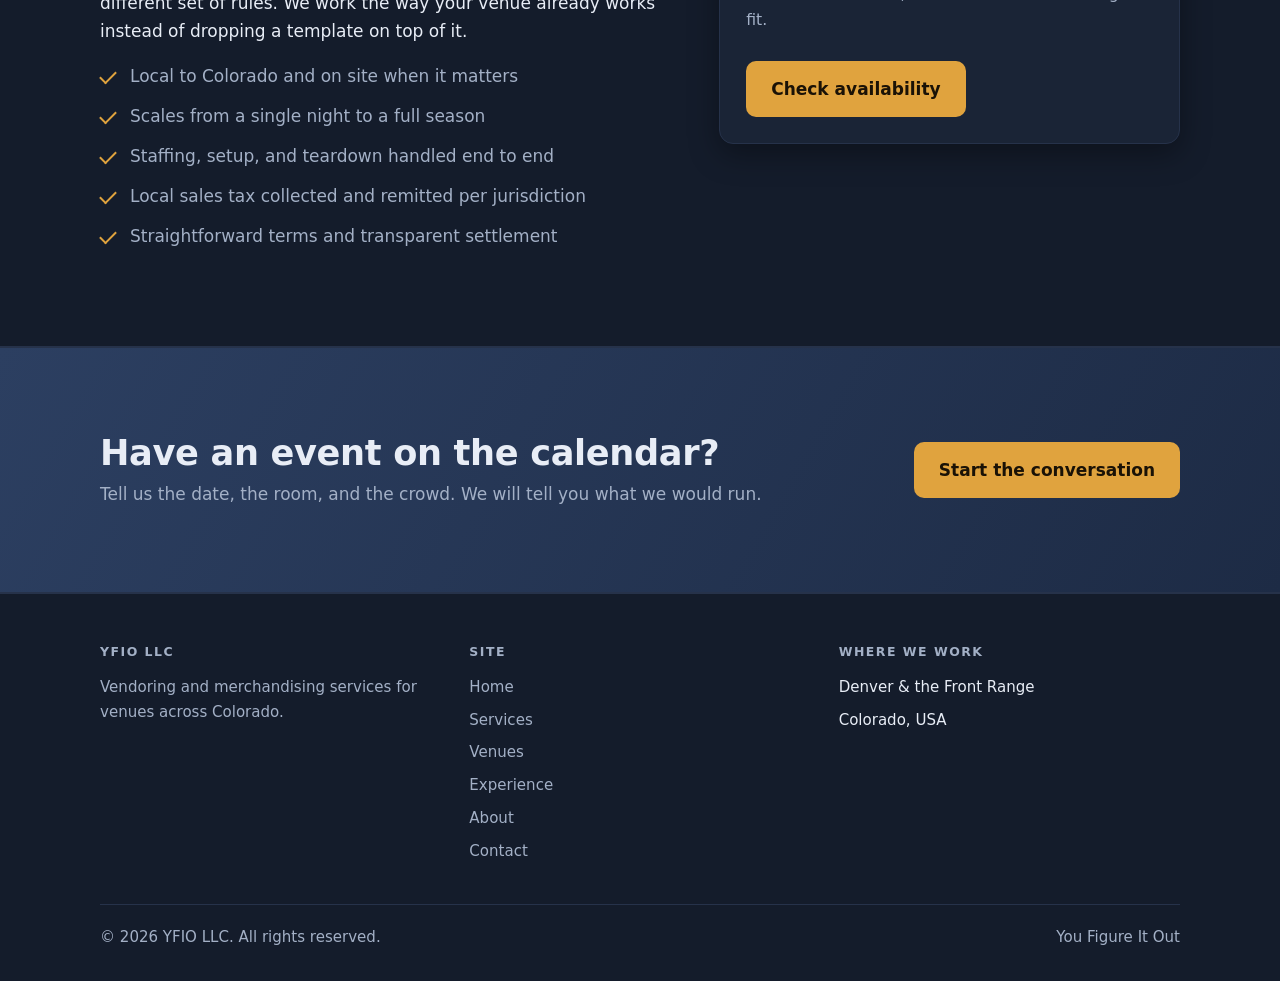
==== commit 6aa956ff: "Remove the published contact address Strips all nine mailto links -- the footer of all seven pages p" ====
--- a/index.html
+++ b/index.html
@@ -176,9 +176,9 @@
         </ul>
       </div>
       <div>
-        <h4>Contact</h4>
+        <h4>Where we work</h4>
         <ul>
-          <li><a href="mailto:info@yfiomerch.com">info@yfiomerch.com</a></li>
+          <li>Denver &amp; the Front Range</li>
           <li>Colorado, USA</li>
         </ul>
       </div>
--- a/assets/css/site.css
+++ b/assets/css/site.css
@@ -84,7 +84,7 @@
   color: var(--text-muted); text-decoration: none; font-size: 0.95rem; font-weight: 600;
 }
 .nav a:hover { color: var(--text); background: var(--bg-raised); }
-.nav a[aria-current="page"] { color: var(--accent-strong); }
+.nav a[aria-current="page"]:not(.nav-cta) { color: var(--accent-strong); }
 .nav .nav-cta {
   color: var(--accent-ink); background: var(--accent);
   padding: 9px 16px; margin-left: 6px;
